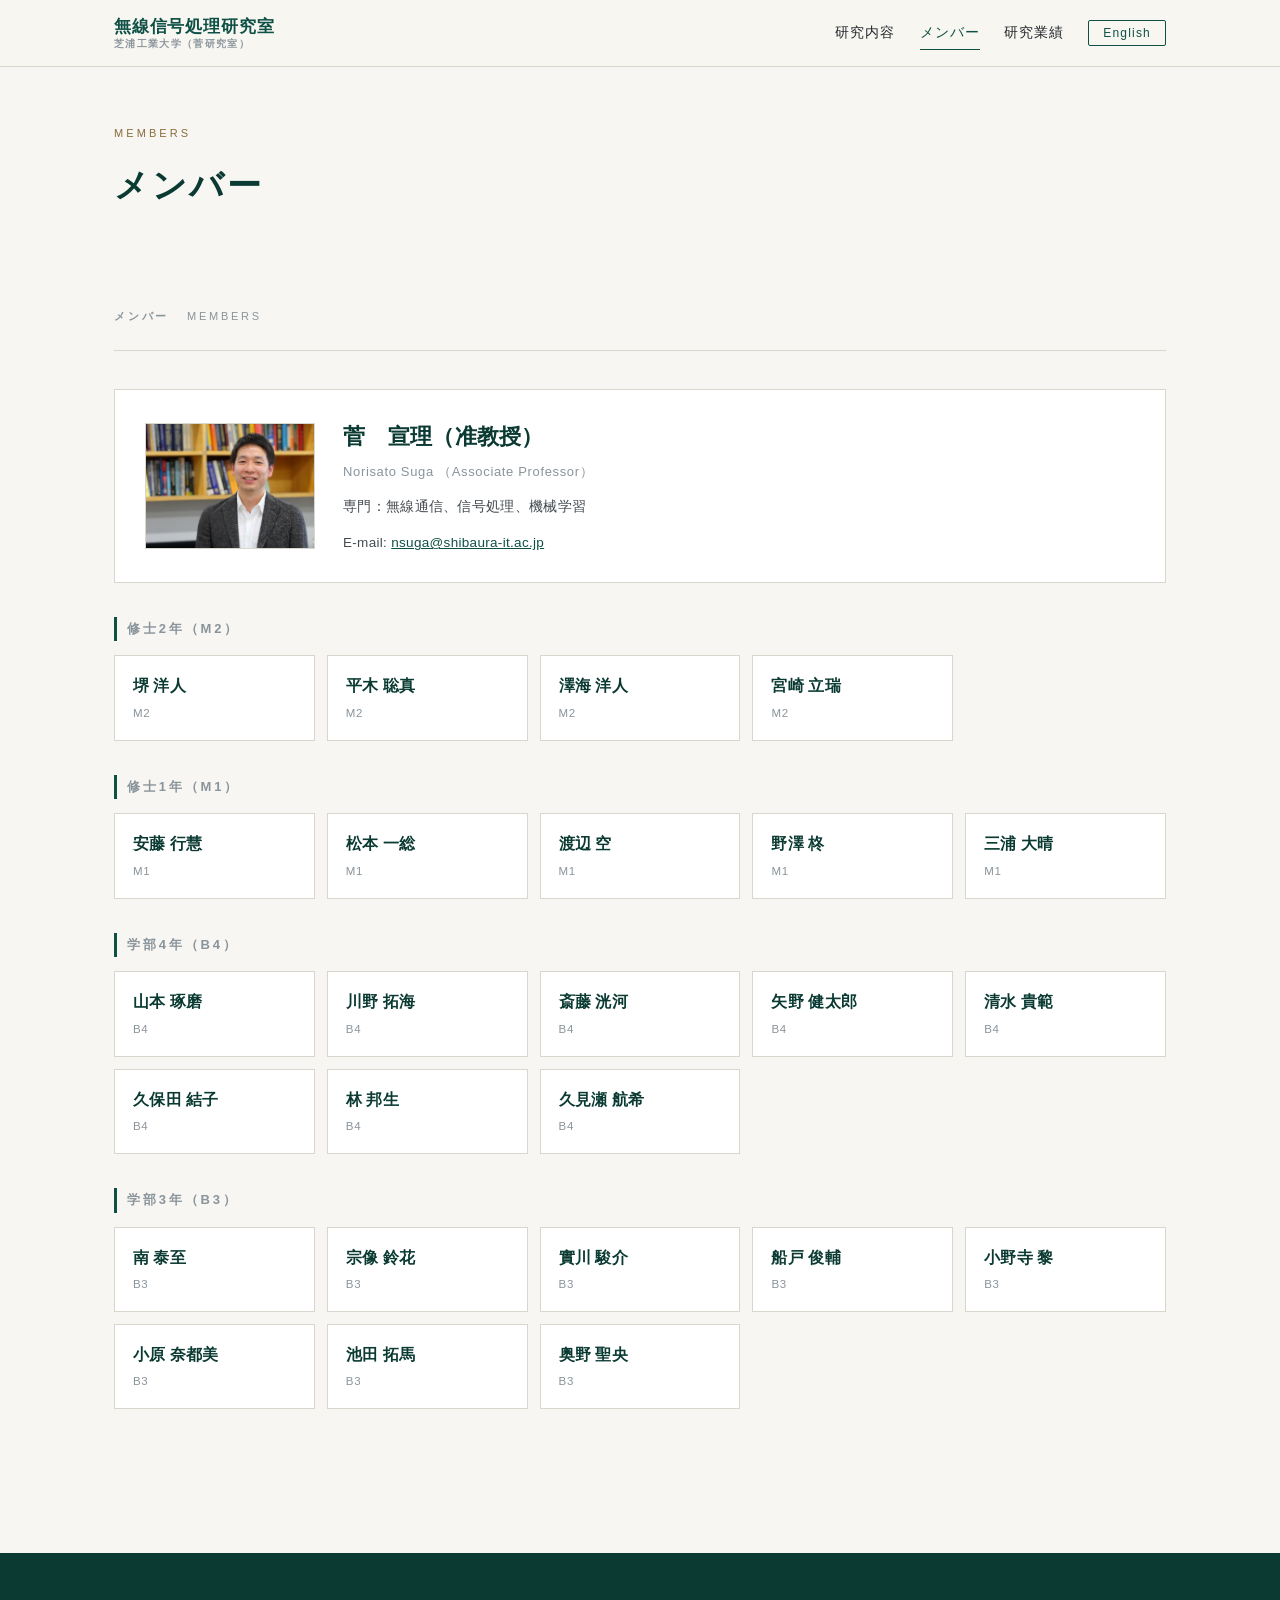
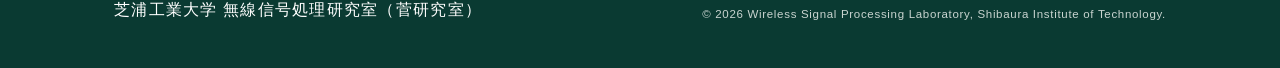
==== members.html @ 69b17443 "Add files via upload" ====
<!DOCTYPE html>
<html lang="ja" data-lang="ja">
<head>
<meta charset="UTF-8">
<meta name="viewport" content="width=device-width, initial-scale=1.0">
<title>メンバー | 芝浦工業大学 無線信号処理研究室</title>
<link rel="stylesheet" href="style.css">
<script src="main.js" defer></script>
</head>
<body>

<header>
  <div class="header-inner">
    <a class="brand" href="index.html">
      <span class="jp">無線信号処理研究室</span><span class="en">Wireless Signal Processing Lab</span>
      <small><span class="jp">芝浦工業大学（菅研究室）</span><span class="en">Shibaura Institute of Technology — Suga Lab</span></small>
    </a>
    <button class="menu-btn" aria-label="menu" onclick="document.querySelector('nav').classList.toggle('open')">☰</button>
    <nav>
      <a href="research.html"><span class="jp">研究内容</span><span class="en">Research</span></a>
      <a href="members.html" class="active"><span class="jp">メンバー</span><span class="en">Members</span></a>
      <a href="publications.html"><span class="jp">研究業績</span><span class="en">Publications</span></a>
      <button class="lang-btn" onclick="toggleLang()"><span class="jp">English</span><span class="en">日本語</span></button>
    </nav>
  </div>
</header>

<main id="top">
  <div class="page-head">
    <div class="ph-en">MEMBERS</div>
    <h1><span class="jp">メンバー</span><span class="en">Members</span></h1>
  </div>

<section id="members" class="reveal">
    <div class="sec-head"><h2><span class="jp">メンバー</span><span class="en">Members</span></h2><span>MEMBERS</span></div>

    <div class="faculty-card">
      <img class="f-photo" src="[data-uri]" alt="菅 宣理 准教授">
      <div>
        <div class="f-name"><span class="jp">菅　宣理（准教授）</span><span class="en">Norisato Suga (Associate Professor)</span></div>
        <div class="f-romaji jp">Norisato Suga （Associate Professor）</div>
        <div style="font-size:13.5px;color:#454b50;margin-top:10px">
          <span class="jp">専門：無線通信、信号処理、機械学習</span>
          <span class="en">Research interests: wireless communications, signal processing, machine learning</span>
        </div>
        <div class="f-mail">E-mail: <a href="mailto:nsuga@shibaura-it.ac.jp">nsuga@shibaura-it.ac.jp</a></div>
      </div>
    </div>

    <div class="member-group">
      <h3><span class="jp">修士2年（M2）</span><span class="en">MASTER'S STUDENTS — M2</span></h3>
      <div class="member-grid">
        <div class="m-card"><div class="m-name"><span class="jp">堺 洋人</span><span class="en">Hiroto Sakai</span></div><div class="m-role">M2</div></div>
        <div class="m-card"><div class="m-name"><span class="jp">平木 聡真</span><span class="en">Soma Hiraki</span></div><div class="m-role">M2</div></div>
        <div class="m-card"><div class="m-name"><span class="jp">澤海 洋人</span><span class="en">Hiroto Somi</span></div><div class="m-role">M2</div></div>
        <div class="m-card"><div class="m-name"><span class="jp">宮崎 立瑞</span><span class="en">Ritsuki Miyazaki</span></div><div class="m-role">M2</div></div>
      </div>
    </div>

    <div class="member-group">
      <h3><span class="jp">修士1年（M1）</span><span class="en">MASTER'S STUDENTS — M1</span></h3>
      <div class="member-grid">
        <div class="m-card"><div class="m-name"><span class="jp">安藤 行慧</span><span class="en">Yukie Ando</span></div><div class="m-role">M1</div></div>
        <div class="m-card"><div class="m-name"><span class="jp">松本 一総</span><span class="en">Kazusa Matsumoto</span></div><div class="m-role">M1</div></div>
        <div class="m-card"><div class="m-name"><span class="jp">渡辺 空</span><span class="en">Sora Watanabe</span></div><div class="m-role">M1</div></div>
        <div class="m-card"><div class="m-name"><span class="jp">野澤 柊</span><span class="en">Shu Nozawa</span></div><div class="m-role">M1</div></div>
        <div class="m-card"><div class="m-name"><span class="jp">三浦 大晴</span><span class="en">Taisei Miura</span></div><div class="m-role">M1</div></div>
      </div>
    </div>

    <div class="member-group">
      <h3><span class="jp">学部4年（B4）</span><span class="en">UNDERGRADUATES — B4</span></h3>
      <div class="member-grid">
        <div class="m-card"><div class="m-name"><span class="jp">山本 琢磨</span><span class="en">Takuma Yamamoto</span></div><div class="m-role">B4</div></div>
        <div class="m-card"><div class="m-name"><span class="jp">川野 拓海</span><span class="en">Takumi Kawano</span></div><div class="m-role">B4</div></div>
        <div class="m-card"><div class="m-name"><span class="jp">斎藤 洸河</span><span class="en">Koga Saito</span></div><div class="m-role">B4</div></div>
        <div class="m-card"><div class="m-name"><span class="jp">矢野 健太郎</span><span class="en">Kentaro Yano</span></div><div class="m-role">B4</div></div>
        <div class="m-card"><div class="m-name"><span class="jp">清水 貴範</span><span class="en">Takanori Shimizu</span></div><div class="m-role">B4</div></div>
        <div class="m-card"><div class="m-name"><span class="jp">久保田 結子</span><span class="en">Yuiko Kubota</span></div><div class="m-role">B4</div></div>
        <div class="m-card"><div class="m-name"><span class="jp">林 邦生</span><span class="en">Kunio Hayashi</span></div><div class="m-role">B4</div></div>
        <div class="m-card"><div class="m-name"><span class="jp">久見瀬 航希</span><span class="en">Koki Kumise</span></div><div class="m-role">B4</div></div>
      </div>
    </div>

    <div class="member-group">
      <h3><span class="jp">学部3年（B3）</span><span class="en">UNDERGRADUATES — B3</span></h3>
      <div class="member-grid">
        <div class="m-card"><div class="m-name"><span class="jp">南 泰至</span><span class="en">Taishi Minami</span></div><div class="m-role">B3</div></div>
        <div class="m-card"><div class="m-name"><span class="jp">宗像 鈴花</span><span class="en">Suzuka Munakata</span></div><div class="m-role">B3</div></div>
        <div class="m-card"><div class="m-name"><span class="jp">實川 駿介</span><span class="en">Shunsuke Jitsukawa</span></div><div class="m-role">B3</div></div>
        <div class="m-card"><div class="m-name"><span class="jp">船戸 俊輔</span><span class="en">Shunsuke Funato</span></div><div class="m-role">B3</div></div>
        <div class="m-card"><div class="m-name"><span class="jp">小野寺 黎</span><span class="en">Rei Onodera</span></div><div class="m-role">B3</div></div>
        <div class="m-card"><div class="m-name"><span class="jp">小原 奈都美</span><span class="en">Natsumi Ohara</span></div><div class="m-role">B3</div></div>
        <div class="m-card"><div class="m-name"><span class="jp">池田 拓馬</span><span class="en">Takuma Ikeda</span></div><div class="m-role">B3</div></div>
        <div class="m-card"><div class="m-name"><span class="jp">奥野 聖央</span><span class="en">Seo Okuno</span></div><div class="m-role">B3</div></div>
      </div>
    </div>
  </section>

</main>

<footer>
  <div class="footer-inner">
    <div class="f-brand"><span class="jp">芝浦工業大学 無線信号処理研究室（菅研究室）</span><span class="en">Wireless Signal Processing Laboratory, Shibaura Institute of Technology</span></div>
    <small>&copy; 2026 Wireless Signal Processing Laboratory, Shibaura Institute of Technology.</small>
  </div>
</footer>
</body>
</html>
---- style.css ----
:root{
    --ink:#23272b;
    --paper:#f7f6f2;
    --green:#0f5045;        /* 深緑（芝浦工大カラー系） */
    --green-deep:#0a3a32;
    --mist:#8a949b;
    --line:#d9d6ce;
    --accent:#8a6d3b;       /* 金茶 */
    --max:1100px;
    --serif:"Shippori Mincho","Yu Mincho","YuMincho","Hiragino Mincho ProN","MS PMincho",serif;
    --sans:"Hiragino Kaku Gothic ProN","Yu Gothic","YuGothic","Meiryo",-apple-system,sans-serif;
  }
  *{margin:0;padding:0;box-sizing:border-box}
  html{scroll-behavior:smooth}
  body{font-family:var(--sans);color:var(--ink);background:var(--paper);line-height:1.9;font-size:15.5px;letter-spacing:.02em}

  html[data-lang="ja"] .en{display:none}
  html[data-lang="en"] .jp{display:none}

  header{position:sticky;top:0;z-index:50;background:rgba(247,246,242,.93);backdrop-filter:blur(8px);border-bottom:1px solid var(--line)}
  .header-inner{max-width:var(--max);margin:0 auto;padding:0 24px;height:66px;display:flex;align-items:center;justify-content:space-between;gap:12px}
  .brand{font-family:var(--serif);font-weight:600;font-size:16.5px;color:var(--green);text-decoration:none;letter-spacing:.05em;line-height:1.3}
  .brand small{display:block;font-size:9.5px;color:var(--mist);letter-spacing:.14em;font-family:var(--sans)}
  nav{display:flex;align-items:center;gap:24px}
  nav a{color:var(--ink);text-decoration:none;font-size:13.5px;letter-spacing:.08em;position:relative;padding:4px 0;white-space:nowrap}
  nav a::after{content:"";position:absolute;left:0;bottom:0;width:0;height:1px;background:var(--green);transition:width .25s}
  nav a:hover::after,nav a:focus-visible::after{width:100%}
  .lang-btn{border:1px solid var(--green);background:none;color:var(--green);font-size:12px;padding:5px 14px;cursor:pointer;letter-spacing:.1em;border-radius:2px;font-family:var(--sans);transition:background .2s,color .2s}
  .lang-btn:hover{background:var(--green);color:#fff}
  .menu-btn{display:none;background:none;border:none;font-size:22px;color:var(--green);cursor:pointer}

  /* hero with radio-wave arcs */
  .hero{position:relative;max-width:var(--max);margin:0 auto;padding:96px 24px 90px;overflow:hidden}
  .hero-arcs{position:absolute;right:-60px;top:50%;transform:translateY(-50%);width:520px;height:520px;pointer-events:none;opacity:.55}
  .hero-arcs circle{fill:none;stroke:var(--line);stroke-width:1}
  .hero-arcs .dot{fill:var(--accent);stroke:none}
  .hero-eyebrow{font-size:11.5px;letter-spacing:.26em;color:var(--accent);margin-bottom:22px}
  .hero h1{font-family:var(--serif);font-weight:600;font-size:clamp(27px,4.4vw,42px);line-height:1.65;color:var(--green-deep);letter-spacing:.04em;margin-bottom:26px;position:relative}
  .hero p{max-width:36em;color:#454b50;font-size:15px;position:relative}
  .hero-meta{margin-top:30px;font-size:12.5px;color:var(--mist);letter-spacing:.1em;border-top:1px solid var(--line);display:inline-block;padding-top:12px;position:relative}

  section{max-width:var(--max);margin:0 auto;padding:70px 24px}
  .sec-head{display:flex;align-items:baseline;gap:18px;margin-bottom:38px;border-bottom:1px solid var(--line);padding-bottom:14px}
  .sec-head h2{font-family:var(--serif);font-weight:600;font-size:25px;color:var(--green-deep);letter-spacing:.08em}
  .sec-head span{font-size:11px;letter-spacing:.25em;color:var(--mist)}

  /* news */
  .news-list{list-style:none}
  .news-list li{display:grid;grid-template-columns:120px 1fr;gap:18px;padding:13px 4px;border-bottom:1px dotted var(--line);align-items:baseline;font-size:14.5px}
  .news-date{font-size:13px;color:var(--mist);font-variant-numeric:tabular-nums;white-space:nowrap}
  .news-award{color:var(--accent);font-weight:600}
  .news-list li.news-more{display:none}
  .news-list.expanded li.news-more{display:grid}
  .more-btn{margin-top:22px;border:1px solid var(--green);background:none;color:var(--green);font-size:13px;padding:9px 30px;cursor:pointer;letter-spacing:.12em;border-radius:2px;font-family:var(--sans);transition:background .2s,color .2s}
  .more-btn:hover{background:var(--green);color:#fff}

  /* research */
  .research-item{display:grid;grid-template-columns:1fr 380px;gap:36px;align-items:center;background:#fff;border:1px solid var(--line);padding:36px;margin-bottom:28px}
  .research-item:nth-child(even){grid-template-columns:380px 1fr}
  .research-item:nth-child(even) .r-text{order:2}
  .research-item:nth-child(even) .r-img{order:1}
  .r-text .r-num{font-family:var(--serif);color:var(--accent);font-size:12.5px;letter-spacing:.22em;margin-bottom:14px}
  .r-text h3{font-family:var(--serif);font-size:20px;color:var(--green-deep);margin-bottom:14px;line-height:1.6;font-weight:600}
  .r-text p{font-size:14px;color:#454b50}
  .r-img img{width:100%;height:auto;display:block;border:1px solid var(--line)}
  .research-item.r-wide{grid-template-columns:1fr}
  .research-item.r-wide .r-img{order:2;margin-top:6px}
  .research-item.r-wide .r-text{order:1}

  /* members */
  .member-group{margin-bottom:34px}
  .member-group h3{font-size:13px;letter-spacing:.22em;color:var(--mist);margin-bottom:14px;font-weight:600;border-left:3px solid var(--green);padding-left:10px}
  .member-grid{display:grid;grid-template-columns:repeat(auto-fill,minmax(190px,1fr));gap:12px}
  .m-card{background:#fff;border:1px solid var(--line);padding:15px 18px}
  .m-card .m-name{font-family:var(--serif);font-size:15.5px;color:var(--green-deep);font-weight:600}
  .m-card .m-role{font-size:11.5px;color:var(--mist);margin-top:2px;letter-spacing:.06em}
  .faculty-card{background:#fff;border:1px solid var(--line);padding:26px 30px;margin-bottom:34px;display:flex;gap:28px;align-items:center;flex-wrap:wrap}
  .faculty-card .f-photo{width:170px;height:auto;border:1px solid var(--line);flex-shrink:0}
  .faculty-card .f-romaji{font-size:13px;color:var(--mist);letter-spacing:.05em;margin-top:2px}
  .faculty-card .f-mail{font-size:13.5px;color:#454b50;margin-top:10px}
  .faculty-card .f-mail a{color:var(--green)}
  .faculty-card .f-name{font-family:var(--serif);font-size:22px;color:var(--green-deep);font-weight:600}
  .faculty-card .f-role{font-size:13px;color:var(--mist);letter-spacing:.08em}

  /* publications tabs */
  .tabs{display:flex;flex-wrap:wrap;gap:8px;margin-bottom:28px}
  .tab-btn{border:1px solid var(--line);background:#fff;color:var(--ink);font-size:12.5px;padding:8px 18px;cursor:pointer;letter-spacing:.08em;border-radius:2px;font-family:var(--sans);transition:all .2s}
  .tab-btn:hover{border-color:var(--green)}
  .tab-btn.active{background:var(--green);border-color:var(--green);color:#fff}
  .tab-panel{display:none}
  .tab-panel.active{display:block}
  .pub-list{list-style:none;counter-reset:pub}
  .pub-list li{padding:12px 4px 12px 46px;border-bottom:1px dotted var(--line);position:relative;font-size:13.5px;line-height:1.75}
  .pub-list li::before{counter-increment:pub;content:"["counter(pub)"]";position:absolute;left:2px;color:var(--accent);font-family:var(--serif);font-size:12.5px}
  .pub-list .award-mark{color:var(--accent);font-weight:600}
  .pub-note{font-size:12.5px;color:var(--mist);margin-bottom:16px}
  .plain-list{list-style:none}
  .plain-list li{padding:12px 4px;border-bottom:1px dotted var(--line);font-size:13.5px;line-height:1.75}

  /* access */
  .access-grid{display:grid;grid-template-columns:1fr 1fr;gap:40px}
  .access-block h3{font-family:var(--serif);font-size:17px;color:var(--green-deep);margin-bottom:14px;font-weight:600}
  .access-block p{font-size:14px;color:#454b50}

  footer{background:var(--green-deep);color:#c9d4d0;margin-top:40px}
  .footer-inner{max-width:var(--max);margin:0 auto;padding:42px 24px;display:flex;justify-content:space-between;align-items:flex-end;flex-wrap:wrap;gap:20px}
  .footer-inner .f-brand{font-family:var(--serif);color:#fff;font-size:16px;letter-spacing:.08em}
  .footer-inner small{font-size:11.5px;letter-spacing:.06em}

  .reveal{opacity:0;transform:translateY(14px);transition:opacity .6s ease,transform .6s ease}
  .reveal.visible{opacity:1;transform:none}
  @media (prefers-reduced-motion:reduce){
    .reveal{opacity:1;transform:none;transition:none}
    html{scroll-behavior:auto}
  }

  @media (max-width:860px){
    nav{position:fixed;inset:66px 0 auto 0;background:var(--paper);flex-direction:column;gap:0;border-bottom:1px solid var(--line);display:none;padding:8px 0;align-items:stretch}
    nav.open{display:flex}
    nav a{padding:14px 24px;width:100%}
    .menu-btn{display:block}
    .lang-btn{margin:12px 24px}
    .hero{padding:64px 24px}
    .hero-arcs{opacity:.25}
    .research-item,.research-item:nth-child(even){grid-template-columns:1fr}
    .research-item:nth-child(even) .r-text{order:1}
    .research-item:nth-child(even) .r-img{order:2}
    .access-grid{grid-template-columns:1fr}
    .news-list li{grid-template-columns:1fr}
  }

  /* multi-page additions */
  nav a.active{color:var(--green)}
  nav a.active::after{width:100%}
  .page-head{max-width:var(--max);margin:0 auto;padding:56px 24px 0}
  .page-head h1{font-family:var(--serif);font-weight:600;font-size:clamp(24px,3.6vw,34px);color:var(--green-deep);letter-spacing:.08em}
  .page-head .ph-en{font-size:11px;letter-spacing:.28em;color:var(--accent);margin-bottom:10px}
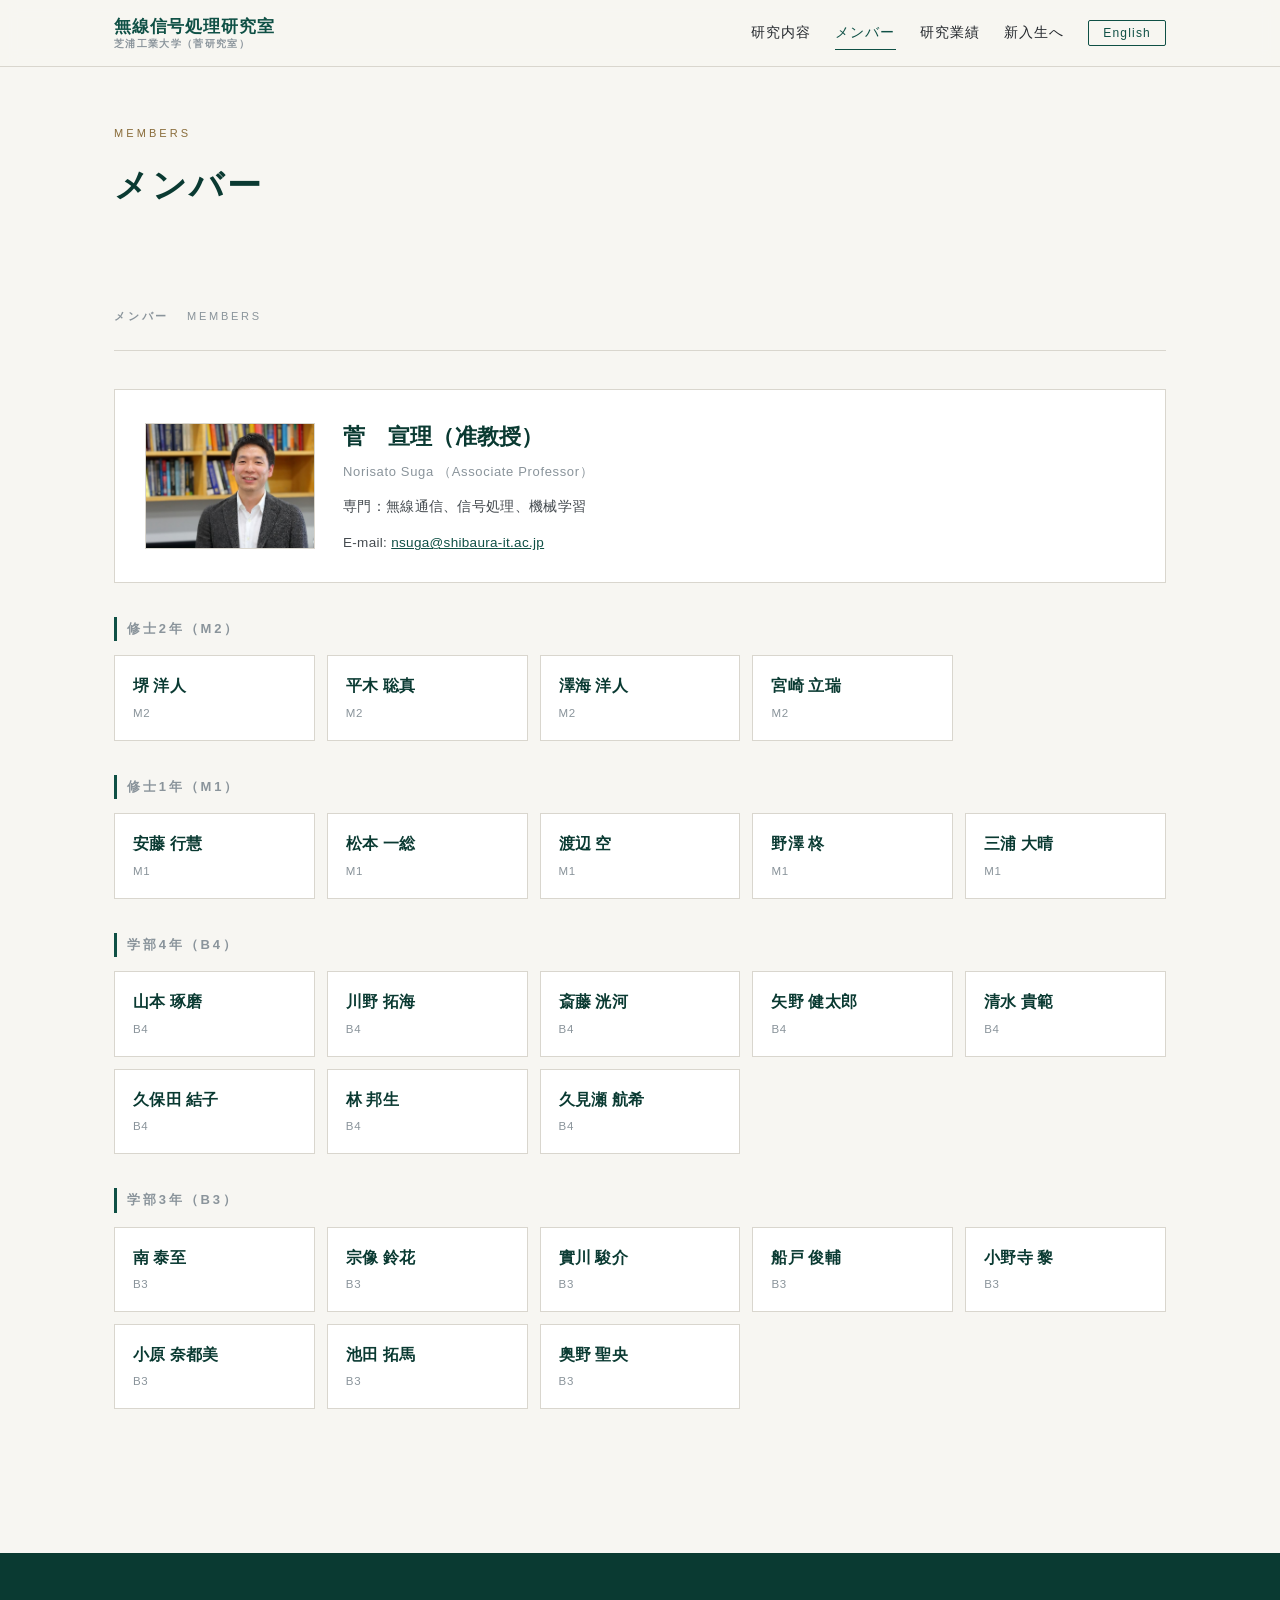
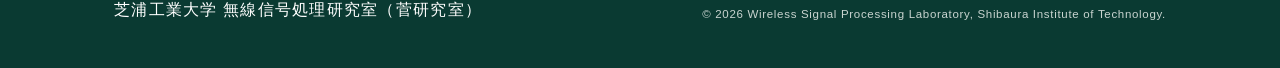
==== commit 4701f445: "Add files via upload" ====
--- a/members.html
+++ b/members.html
@@ -20,6 +20,7 @@
       <a href="research.html"><span class="jp">研究内容</span><span class="en">Research</span></a>
       <a href="members.html" class="active"><span class="jp">メンバー</span><span class="en">Members</span></a>
       <a href="publications.html"><span class="jp">研究業績</span><span class="en">Publications</span></a>
+      <a href="newcomers.html"><span class="jp">新入生へ</span><span class="en">For Newcomers</span></a>
       <button class="lang-btn" onclick="toggleLang()"><span class="jp">English</span><span class="en">日本語</span></button>
     </nav>
   </div>
--- a/style.css
+++ b/style.css
@@ -135,3 +135,37 @@
   .page-head{max-width:var(--max);margin:0 auto;padding:56px 24px 0}
   .page-head h1{font-family:var(--serif);font-weight:600;font-size:clamp(24px,3.6vw,34px);color:var(--green-deep);letter-spacing:.08em}
   .page-head .ph-en{font-size:11px;letter-spacing:.28em;color:var(--accent);margin-bottom:10px}
+
+  /* ---- for newcomers page ---- */
+  .intro-msg{background:#fff;border:1px solid var(--line);border-left:4px solid var(--green);padding:26px 30px;font-size:15px;color:#454b50;margin-bottom:14px}
+  .intro-msg strong{color:var(--green-deep)}
+
+  .timeline{position:relative;margin:10px 0 10px 8px;padding-left:34px}
+  .timeline::before{content:"";position:absolute;left:8px;top:6px;bottom:6px;width:2px;background:var(--line)}
+  .tl-item{position:relative;padding:0 0 30px 0}
+  .tl-item:last-child{padding-bottom:0}
+  .tl-item::before{content:"";position:absolute;left:-32px;top:7px;width:12px;height:12px;border-radius:50%;background:var(--paper);border:3px solid var(--green)}
+  .tl-item.milestone::before{background:var(--accent);border-color:var(--accent)}
+  .tl-period{font-family:var(--serif);font-size:14px;color:var(--accent);letter-spacing:.12em;margin-bottom:4px}
+  .tl-body h3{font-family:var(--serif);font-size:17.5px;color:var(--green-deep);font-weight:600;line-height:1.6}
+  .tl-item.milestone .tl-body h3::after{content:"★";color:var(--accent);font-size:13px;margin-left:8px;vertical-align:2px}
+  .tl-body p{font-size:13.5px;color:#4a4f56;margin-top:4px}
+  .tl-photo{margin-top:14px;max-width:420px}
+
+  .event-grid{display:grid;grid-template-columns:repeat(4,1fr);gap:16px}
+  .ev-card{background:#fff;border:1px solid var(--line);padding:22px 20px;text-align:center}
+  .ev-card .ev-month{font-family:var(--serif);font-size:13px;color:var(--accent);letter-spacing:.2em;margin-bottom:8px}
+  .ev-card h3{font-family:var(--serif);font-size:16.5px;color:var(--green-deep);font-weight:600}
+
+  .photo-grid{display:grid;grid-template-columns:repeat(3,1fr);gap:20px}
+  .photo-fig{margin:0}
+  .photo-fig img{width:100%;aspect-ratio:4/3;object-fit:cover;display:block;border:1px solid var(--line);background:repeating-linear-gradient(45deg,#eceae4,#eceae4 12px,#f2f0ea 12px,#f2f0ea 24px)}
+  .photo-fig figcaption{font-size:12.5px;color:var(--mist);margin-top:8px;letter-spacing:.04em}
+
+  .sub-head{font-family:var(--serif);font-size:19px;color:var(--green-deep);font-weight:600;letter-spacing:.08em;margin:52px 0 24px;border-left:4px solid var(--green);padding-left:12px}
+  .sub-head:first-of-type{margin-top:36px}
+
+  @media (max-width:860px){
+    .event-grid{grid-template-columns:repeat(2,1fr)}
+    .photo-grid{grid-template-columns:1fr}
+  }
